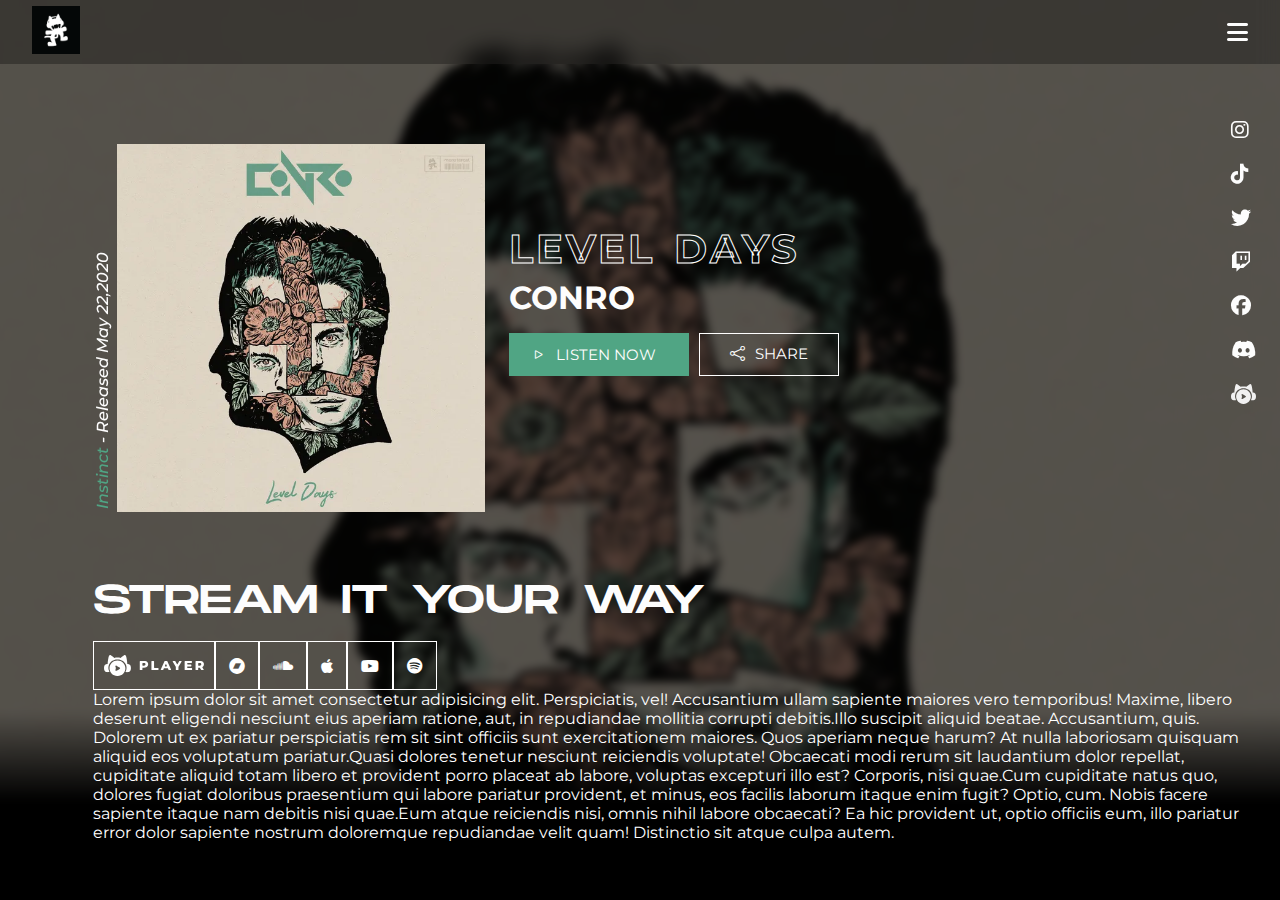
==== index.html @ b5f34abb "new solution for the background image" ====
<!DOCTYPE html>
<html lang="en">

<head>
    <meta charset="UTF-8">
    <meta name="viewport" content="width=device-width, initial-scale=1.0">
    <link rel="stylesheet" href="style.css">
    <link rel="icon" href="img/monstercat-logo.webp">
    <link rel="stylesheet" href="https://cdnjs.cloudflare.com/ajax/libs/font-awesome/6.4.2/css/all.min.css" />
    <link rel="stylesheet" href="https://cdn.jsdelivr.net/npm/bootstrap-icons@1.10.5/font/bootstrap-icons.css">
    <title>Monstercat</title>
</head>

<body>


    <aside>
        <div class="top-head">
            <img src="img/monstercat-logo with text.svg">
            <i class="fa-solid fa-x close-aside" style="color: #ffffff;"></i>

        </div>
        <div class="aside-list">
            <ul>
                <li>MUSIC <i class="fa-solid fa-greater-than" style="color: #ffffff;"></i></li>
                <li>ARTISTS <i class="fa-solid fa-greater-than" style="color: #ffffff;"></i></li>
                <li>ABOUT <i class="fa-solid fa-greater-than" style="color: #ffffff;"></i></li>
                <li>NEWS <i class="fa-solid fa-greater-than" style="color: #ffffff;"></i></li>
                <li>EVENTS <i class="fa-solid fa-greater-than" style="color: #ffffff;"></i></li>
                <li>PROGRAMMING <i class="fa-solid fa-greater-than" style="color: #ffffff;"></i></li>
                <li>GOLD</li>
                <li>PARTNERS</li>
                <li>PRESS</li>
                <li>PLAYER</li>
                <li>SHOP</li>
                <li>LOST CIVILIZATION</li>
            </ul>
        </div>
        <div class="aside-social">
            <i class="fa-brands fa-instagram"></i>
            <i class="fa-brands fa-tiktok"></i>
            <i class="fa-brands fa-twitter"></i>
            <i class="fa-brands fa-twitch"></i>
            <i class="fa-brands fa-facebook"></i>
            <i class="fa-brands fa-discord"></i>
            <img src="img/monstercat-top-bar.svg">
        </div>

        <div class="sign-up">
            <h3>SIGN IN</h3>
            <h3>OR SIGN UP</h3>
        </div>

    </aside>



    <div class="background-page">
        <div class="background-poster">

        </div>
        <div class="fade"></div>
    </div>





    <div class="header">

        <div class="logo">
            <img src="img/monstercat-logo.webp" width="48px" height="48px">
        </div>

        <div class="social-media">
            <i class="fa-brands fa-instagram"></i>
            <i class="fa-brands fa-tiktok"></i>
            <i class="fa-brands fa-twitter"></i>
            <i class="fa-brands fa-twitch"></i>
            <i class="fa-brands fa-facebook"></i>
            <img src="img/monstercat-top-bar.svg">
        </div>


        <div class="hamburger-menu">
            <button><i class="fa-solid fa-bars"></i></button>
        </div>

    </div>


    <div class="side-social">
        <i class="fa-brands fa-instagram"></i>
        <i class="fa-brands fa-tiktok"></i>
        <i class="fa-brands fa-twitter"></i>
        <i class="fa-brands fa-twitch"></i>
        <i class="fa-brands fa-facebook"></i>
        <i class="fa-brands fa-discord"></i>
        <img src="img/monstercat-top-bar.svg">
    </div>



    <div class="general-container">

        <div class="top-section">

            <div class="img-section">
                <img src="img/album-600.webp">
                <h5><span>Instinct</span> &#45; Released May 22,2020</h5>
            </div>


            <div class="track-details">

                <h1>LEVEL DAYS</h1>
                <h3>CONRO</h3>
                <div class="listen-share">
                    <button class="listen"><i class="bi bi-play"></i> LISTEN NOW</button>
                    <button class="share"><i class="bi bi-share"></i> SHARE</button>
                </div>

            </div>
        </div>


        <div class="mid-section">
            <div class="stream-board">
                <h1>STREAM IT YOUR WAY</h1>
                <div class="player">
                    <div><img src="img/mostercat-player-text.svg" alt=""></div>
                    <div><i class="fa-brands fa-bandcamp"></i></div>
                    <div><i class="fa-brands fa-soundcloud"></i></div>
                    <div><i class="fa-brands fa-apple"></i></div>
                    <div><i class="fa-brands fa-youtube"></i></div>
                    <div><i class="fa-brands fa-spotify"></i></div>
                </div>
            </div>
        </div>



        <div>
            <p><span>Lorem ipsum dolor sit amet consectetur adipisicing elit. Perspiciatis, vel! Accusantium ullam
                    sapiente maiores vero temporibus! Maxime, libero deserunt eligendi nesciunt eius aperiam
                    ratione, aut, in repudiandae mollitia corrupti debitis.</span><span>Illo suscipit aliquid
                    beatae. Accusantium, quis. Dolorem ut ex pariatur perspiciatis rem sit sint officiis sunt
                    exercitationem maiores. Quos aperiam neque harum? At nulla laboriosam quisquam aliquid eos
                    voluptatum pariatur.</span><span>Quasi dolores tenetur nesciunt reiciendis voluptate! Obcaecati
                    modi rerum sit laudantium dolor repellat, cupiditate aliquid totam libero et provident porro
                    placeat ab labore, voluptas excepturi illo est? Corporis, nisi quae.</span><span>Cum cupiditate
                    natus quo, dolores fugiat doloribus praesentium qui labore pariatur provident, et minus, eos
                    facilis laborum itaque enim fugit? Optio, cum. Nobis facere sapiente itaque nam debitis nisi
                    quae.</span><span>Eum atque reiciendis nisi, omnis nihil labore obcaecati? Ea hic provident ut,
                    optio officiis eum, illo pariatur error dolor sapiente nostrum doloremque repudiandae velit
                    quam! Distinctio sit atque culpa autem.</span></p>
        </div>

    </div>


    </div>








    <script src="main.js"></script>
</body>

</html>
---- style.css ----
@import url("https://fonts.googleapis.com/css2?family=Montserrat:wght@500&display=swap");

@font-face {
  font-family: myFont;
  src: url(font/MonumentExtended-Regular.otf);
}
:root {
  --WHITE: #fdfdfd;
  --BLUE-ACCENT: #1e90ff;
  --BLACK-ACCENT: #383838;
  --BLACK: #000000;
  --FONT: "Montserrat", sans-serif;
  --MYF-FONT: myFont;
}
* {
  margin: 0;
  padding: 0;
  box-sizing: border-box;
  font-family: var(--FONT);
  /* outline: 1px solid red; */
}

body {
  color: var(--WHITE);
  display: flex;
  flex-direction: column;
  /* align-items: center; */
  background: var(--BLACK);
  width: 100%;
}

::-webkit-scrollbar {
  width: 9px;
}

::-webkit-scrollbar-track {
  background-color: var(--BLACK);
}

::-webkit-scrollbar-thumb {
  background-color: var(--WHITE);
}

aside {
  width: 0%;
  max-width: 423px;
  height: 100%;
  background-color: var(--BLACK);
  position: fixed;
  top: 0;
  right: 0;
  z-index: 2;
  transition: width 0.5s ease-in-out;
}
.display-side-bar {
  width: 100%;
}
aside .top-head {
  display: flex;
  align-items: center;
  justify-content: space-between;
  margin: 10px 15px 20px 10px;
}
aside .top-head img {
  width: 200px;
  height: auto;
}
aside .top-head i {
  font-size: 20px;
}
aside .aside-list {
  max-height: 60%;
  margin-left: 15px;
  overflow: auto;
}
aside .aside-list ul {
  list-style-type: none;
}
aside .aside-list ul li {
  display: flex;
  align-items: center;
  column-gap: 15px;
  padding: 10px 0;
  font-size: 17px;
  font-weight: 700;
}
aside .aside-list ul li i {
  font-size: 10px;
}
aside .aside-social {
  margin-left: 15px;
  display: flex;
  align-items: center;
  column-gap: 15px;
  font-size: 20px;
  padding: 1.5em 0 1.5em 0;
}
aside .sign-up {
  display: flex;
  column-gap: 10px;
  margin-left: 15px;
}
aside .sign-up h3 {
  font-weight: 400;
}
aside .sign-up h3:first-child {
  border: 1px solid white;
  padding: 1px 5px;
}
.background-poster {
  width: 100%;
  height: 100vh;
  z-index: -1;
  position: absolute;
  top: 0;
  left: 0;
  overflow: hidden;
  background-image: linear-gradient(to top, black 10%, transparent 20%);
}
.background-page {
  background-image: url(img/album-1024.webp);
  width: 102%;
  height: 100vh;
  position: absolute;
  top: -1%;
  left: -1%;
  background-position: center;
  background-size: cover;
  filter: blur(5px) brightness(38%);
}

.general-container {
  display: flex;
  flex-direction: column;
  position: relative;
  width: 95%;
  align-self: center;
  /* outline: 1px solid red; */
}
p {
  color: white;
}
.test p {
  background-color: black;
  color: goldenrod;
}

.header {
  background: linear-gradient(135deg, rgba(0, 0, 0, 0.3), rgba(0, 0, 0, 0.3));
  backdrop-filter: blur(10px);
  -webkit-backdrop-filter: blur(10px);
  display: flex;
  align-items: center;
  justify-content: space-between;
  position: sticky;
  top: 0;
  height: 60px;
  z-index: 1;
  width: 100%;
  padding: 2rem 0;
}
.logo {
  margin-left: 2rem;
}
.social-media {
  display: none;
  column-gap: 25px;
}
.social-media i {
  color: var(--WHITE);
  font-size: 20px;
}
.hamburger-menu {
  margin-right: 2rem;
}
.hamburger-menu button {
  background: transparent;
  border: none;
}
.hamburger-menu i {
  color: var(--WHITE);
  font-size: 24px;
}

.top-section {
  width: 100%;
}
.img-section {
  display: flex;
  flex-direction: column;
  display: flex;
  flex-flow: column nowrap;
  padding-top: 3rem;
}
.img-section img {
  width: 100%;
  align-self: center;
  max-width: 500px;
  height: auto;
}
.track-details {
  display: flex;
  flex-direction: column;
  padding: 1rem 0;
  word-spacing: 5px;
  width: 75%;
}
.img-section h5 {
  padding: 2rem 0 5px 0;
  font-weight: 500;
  font-style: italic;
  font-size: 16px;
}
.img-section h5 span {
  color: #50a584;
}
.track-details h1 {
  margin: 0.5rem 0;
  font-size: 24px;
  letter-spacing: 3px;
}
.track-details h3 {
  margin-top: -3px;
}
.listen-share {
  display: flex;
  margin: 1rem 0;
  width: 100%;
  column-gap: 10px;
}
.listen-share button {
  display: flex;
  flex-wrap: nowrap;
  column-gap: 10px;
  font-size: 15px;
  color: var(--WHITE);
  flex-shrink: 0;
  flex-grow: 0;
  width: auto;
}
.listen-share .listen {
  background-color: #50a584;
  border: 2px solid #50a584;
  padding: 10px 20px 10px 20px;
  width: 180px;
}
.listen-share .share {
  background: transparent;
  border: 1px solid white;
  padding: 10px 30px 10px 30px;
}

.mid-section {
  width: 100%;
  margin-top: 3rem;
}
.stream-board h1 {
  font-size: 22px;
  font-weight: 400;
  word-spacing: 5px;
  font-family: var(--MYF-FONT);
  margin: 16.6px 0;
}
.player {
  display: flex;
}
.player i {
  color: white;
  /* font-size: 1.5em; */
}
.player div {
  border: 1px solid white;
  display: flex;
  justify-content: center;
  align-items: center;
}
.player div:not(:first-child) {
  padding: 5px 13px;
}
.player div:first-child {
  padding: 0.8rem 10px;
}

.side-social {
  display: flex;
  flex-direction: column;
  row-gap: 1.5rem;
  position: fixed;
  top: 120px;
  right: 24px;
  z-index: 1;
}
.side-social i {
  font-size: 20px;
}

/* ----------------------------


SOLVE THE MARGIN PROBLEM BY MAKE THE  MARGIN THE 
GENERAL CONTAINER NOT FOR INDIVIDUAL SECTIONS



---------------------------------------*/

/*-----------------------MEDIA QUERY------------------- */

@media screen and (max-width: 532px) {
  .img-section img {
    width: 95%;
    max-width: 500px;
    height: auto;
    /* align-self: center; */
  }
}

@media screen and (min-width: 532px) {
  /* .top-section {
    width: 85%;
  } */
  .img-section img {
    align-self: flex-start;
  }
  .general-container {
    width: 85%;
  }
  .social-media {
    display: flex;
  }
  .stream-board h1 {
    font-size: 30px;
  }
}

@media screen and (min-width: 768px) {
  /* .top-section {
    width: 90%;
    margin-left: 4.5vw;
  } */
  .general-container {
    width: 90%;
    margin-left: 4.5vw;
  }
  .img-section img {
    max-width: 712px;
  }

  .img-section {
    flex-flow: row;
  }
  .img-section h5 {
    writing-mode: vertical-rl;
    text-orientation: sideways;
    transform: rotate(180deg);
    margin-bottom: -29px;
    margin-right: 5px;
  }
  .img-section img {
    order: 2;
  }
  .track-details h1,
  h3 {
    font-size: 2rem;
  }
  .track-details h1 {
    -webkit-text-fill-color: transparent;
    -webkit-text-stroke-width: 1px;
    -webkit-text-stroke-color: white;
  }

  .stream-board h1 {
    font-size: 40px;
  }
}

@media screen and (min-width: 992px) {
  .top-section {
    display: flex;
    align-items: center;
    column-gap: 3rem;
    margin-top: 2rem;
    /* width: 75%; */
  }
  .img-section img {
    max-width: 408px;
  }
  .track-details {
    /* margin-right: -20rem; */
    /* width: 50%; */
  }
  .track-details h1 {
    font-size: 2.5rem;
  }
}

@media screen and (min-width: 1185px) {
  .header .social-media {
    display: none;
  }
}
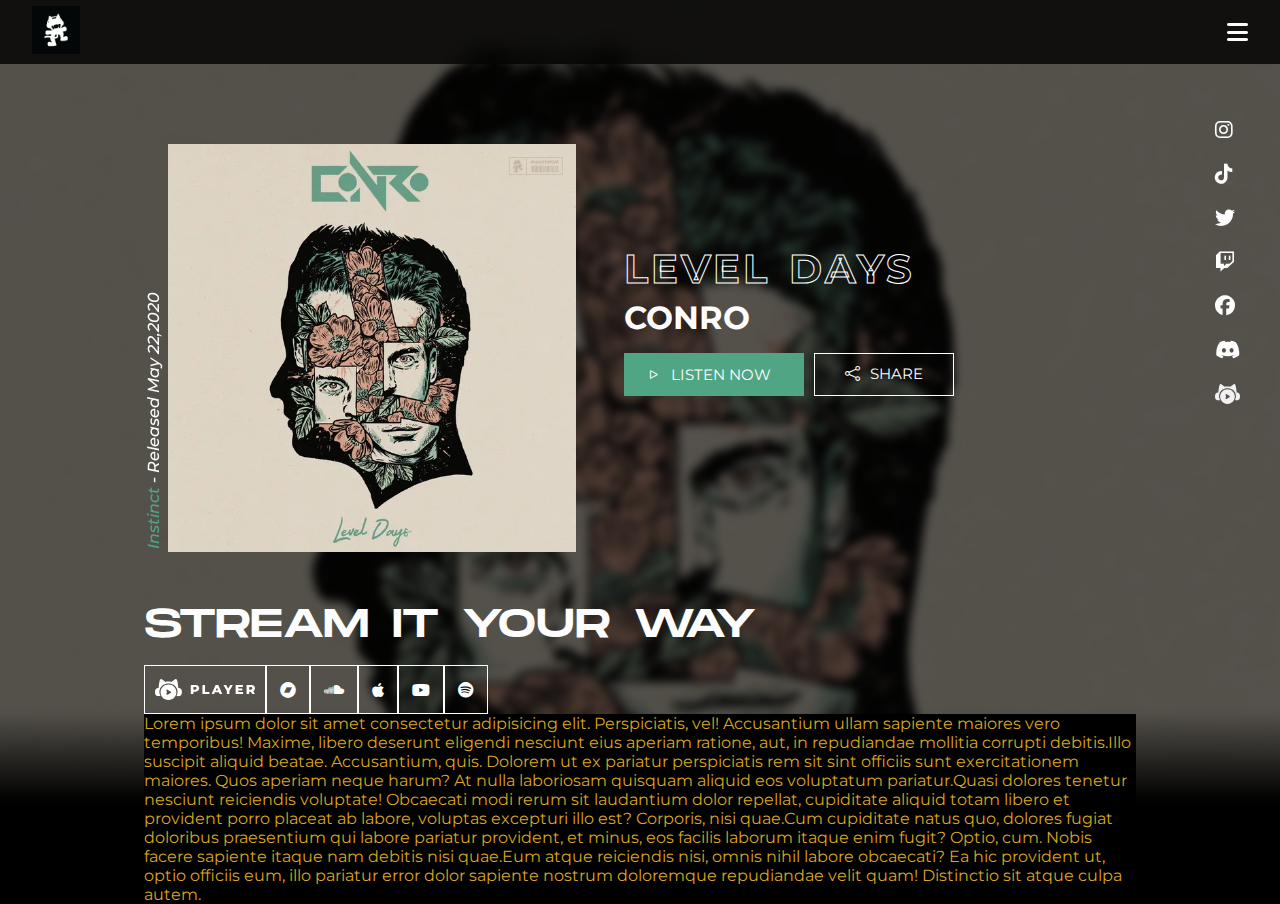
==== commit 2b463f62: "media query width of general container" ====
--- a/index.html
+++ b/index.html
@@ -140,7 +140,7 @@
 
 
 
-        <div>
+        <div class="test">
             <p><span>Lorem ipsum dolor sit amet consectetur adipisicing elit. Perspiciatis, vel! Accusantium ullam
                     sapiente maiores vero temporibus! Maxime, libero deserunt eligendi nesciunt eius aperiam
                     ratione, aut, in repudiandae mollitia corrupti debitis.</span><span>Illo suscipit aliquid
--- a/style.css
+++ b/style.css
@@ -140,14 +140,17 @@
 p {
   color: white;
 }
+.test {
+  display: block;
+}
 .test p {
   background-color: black;
   color: goldenrod;
 }
 
 .header {
-  background: linear-gradient(135deg, rgba(0, 0, 0, 0.3), rgba(0, 0, 0, 0.3));
-  backdrop-filter: blur(10px);
+  background-color: color-mix(in srgb, black, transparent 20%);
+  backdrop-filter: blur(9px);
   -webkit-backdrop-filter: blur(10px);
   display: flex;
   align-items: center;
@@ -203,7 +206,7 @@
   flex-direction: column;
   padding: 1rem 0;
   word-spacing: 5px;
-  width: 75%;
+  width: 50%;
 }
 .img-section h5 {
   padding: 2rem 0 5px 0;
@@ -252,7 +255,7 @@
 
 .mid-section {
   width: 100%;
-  margin-top: 3rem;
+  margin-top: 2rem;
 }
 .stream-board h1 {
   font-size: 22px;
@@ -282,12 +285,12 @@
 }
 
 .side-social {
-  display: flex;
+  display: none;
   flex-direction: column;
   row-gap: 1.5rem;
   position: fixed;
   top: 120px;
-  right: 24px;
+  right: 40px;
   z-index: 1;
 }
 .side-social i {
@@ -311,19 +314,15 @@
     width: 95%;
     max-width: 500px;
     height: auto;
-    /* align-self: center; */
   }
 }
 
 @media screen and (min-width: 532px) {
-  /* .top-section {
-    width: 85%;
-  } */
   .img-section img {
     align-self: flex-start;
   }
   .general-container {
-    width: 85%;
+    width: 512px;
   }
   .social-media {
     display: flex;
@@ -334,13 +333,9 @@
 }
 
 @media screen and (min-width: 768px) {
-  /* .top-section {
-    width: 90%;
-    margin-left: 4.5vw;
-  } */
   .general-container {
-    width: 90%;
-    margin-left: 4.5vw;
+    width: 768px;
+    /* margin-left: 4.5vw; */
   }
   .img-section img {
     max-width: 712px;
@@ -375,6 +370,11 @@
 }
 
 @media screen and (min-width: 992px) {
+  .general-container {
+    width: 992px;
+
+    /* margin-left: 4.5vw; */
+  }
   .top-section {
     display: flex;
     align-items: center;
@@ -398,4 +398,13 @@
   .header .social-media {
     display: none;
   }
-}
+  .side-social {
+    display: flex;
+  }
+}
+
+@media screen and (min-width: 1440px) {
+  .general-container {
+    width: 1200px;
+  }
+}
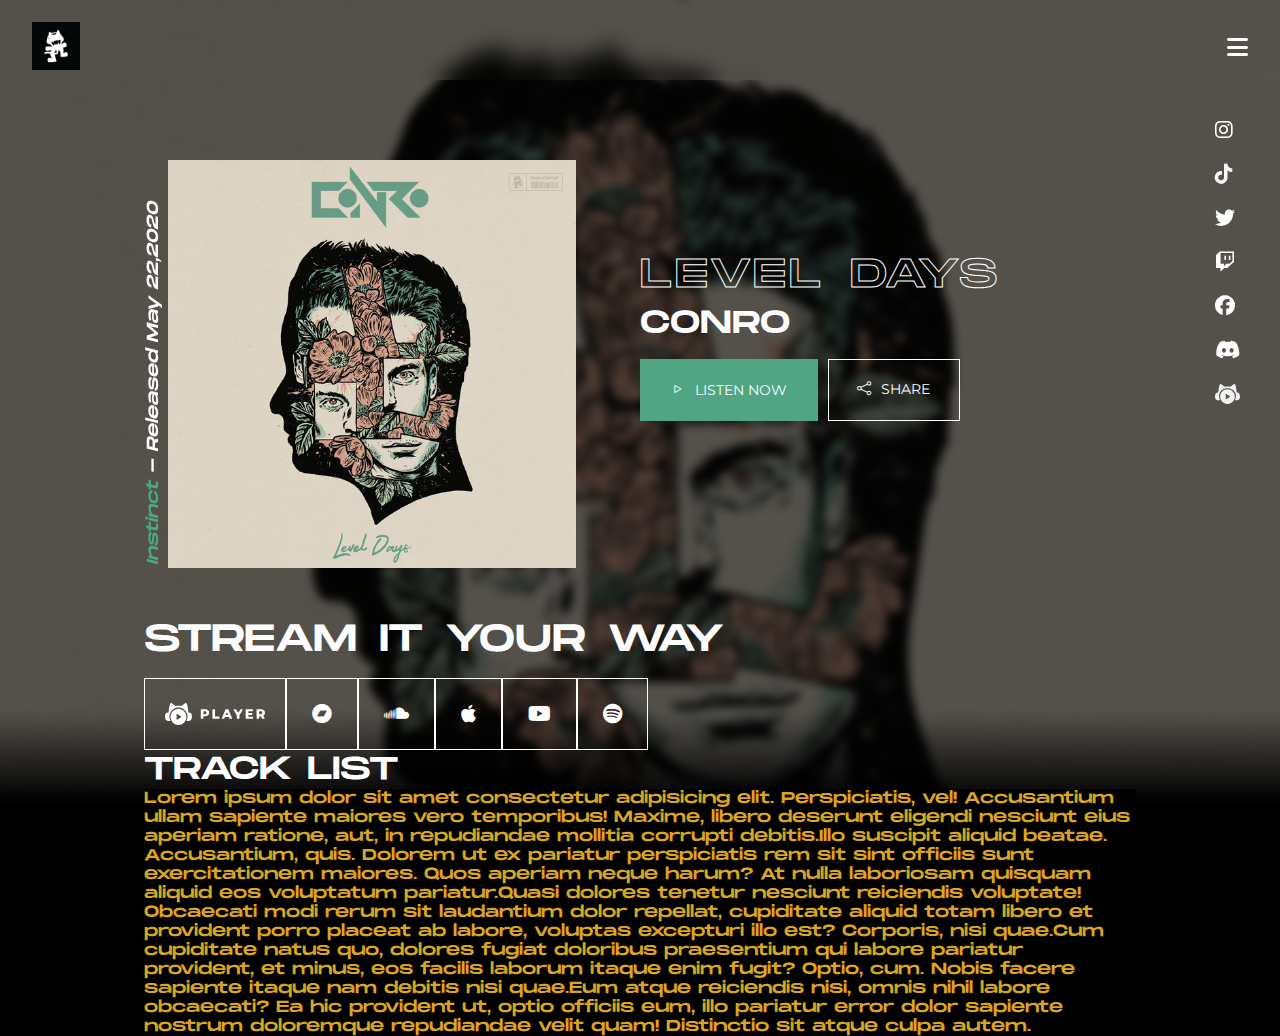
==== commit 3c289a18: "PROGRESS" ====
--- a/index.html
+++ b/index.html
@@ -140,6 +140,16 @@
 
 
 
+
+        <div class="track-container">
+            <h1>TRACK LIST</h1>
+            <!-- 
+                CREATE THE TABLE
+             -->
+        </div>
+
+
+
         <div class="test">
             <p><span>Lorem ipsum dolor sit amet consectetur adipisicing elit. Perspiciatis, vel! Accusantium ullam
                     sapiente maiores vero temporibus! Maxime, libero deserunt eligendi nesciunt eius aperiam
--- a/style.css
+++ b/style.css
@@ -16,7 +16,8 @@
   margin: 0;
   padding: 0;
   box-sizing: border-box;
-  font-family: var(--FONT);
+  font-family: var(--MYF-FONT);
+  font-weight: 400;
   /* outline: 1px solid red; */
 }
 
@@ -210,7 +211,7 @@
 }
 .img-section h5 {
   padding: 2rem 0 5px 0;
-  font-weight: 500;
+  font-weight: 00;
   font-style: italic;
   font-size: 16px;
 }
@@ -235,22 +236,18 @@
   display: flex;
   flex-wrap: nowrap;
   column-gap: 10px;
-  font-size: 15px;
+  font-size: 14px;
   color: var(--WHITE);
-  flex-shrink: 0;
-  flex-grow: 0;
-  width: auto;
+  padding: 20px 28.8px;
+  font-family: var(--FONT);
 }
 .listen-share .listen {
   background-color: #50a584;
   border: 2px solid #50a584;
-  padding: 10px 20px 10px 20px;
-  width: 180px;
 }
 .listen-share .share {
   background: transparent;
   border: 1px solid white;
-  padding: 10px 30px 10px 30px;
 }
 
 .mid-section {
@@ -332,6 +329,12 @@
   }
 }
 
+@media screen and (max-width: 768px) {
+  .track-details {
+    width: 100%;
+  }
+}
+
 @media screen and (min-width: 768px) {
   .general-container {
     width: 768px;
@@ -365,15 +368,21 @@
   }
 
   .stream-board h1 {
-    font-size: 40px;
+    font-size: 38px;
+  }
+
+  .player div:not(:first-child) {
+    padding: 23px 25px;
+    font-size: 20px;
+  }
+  .player div:first-child {
+    padding: 1.5rem 20px;
   }
 }
 
 @media screen and (min-width: 992px) {
   .general-container {
     width: 992px;
-
-    /* margin-left: 4.5vw; */
   }
   .top-section {
     display: flex;
@@ -385,21 +394,25 @@
   .img-section img {
     max-width: 408px;
   }
-  .track-details {
-    /* margin-right: -20rem; */
-    /* width: 50%; */
-  }
+
   .track-details h1 {
     font-size: 2.5rem;
   }
 }
 
 @media screen and (min-width: 1185px) {
+  .header {
+    background: transparent;
+    margin-top: 1rem;
+  }
   .header .social-media {
     display: none;
   }
   .side-social {
     display: flex;
+  }
+  .top-section {
+    justify-content: space-between;
   }
 }
 
@@ -407,4 +420,16 @@
   .general-container {
     width: 1200px;
   }
-}
+
+  .img-section img {
+    max-width: 480px;
+  }
+  .track-details h1 {
+    font-size: 50px;
+    /* font-family: var(--MYF-FONT); */
+  }
+  .track-details h3 {
+    font-size: 36px;
+    letter-spacing: 5px;
+  }
+}
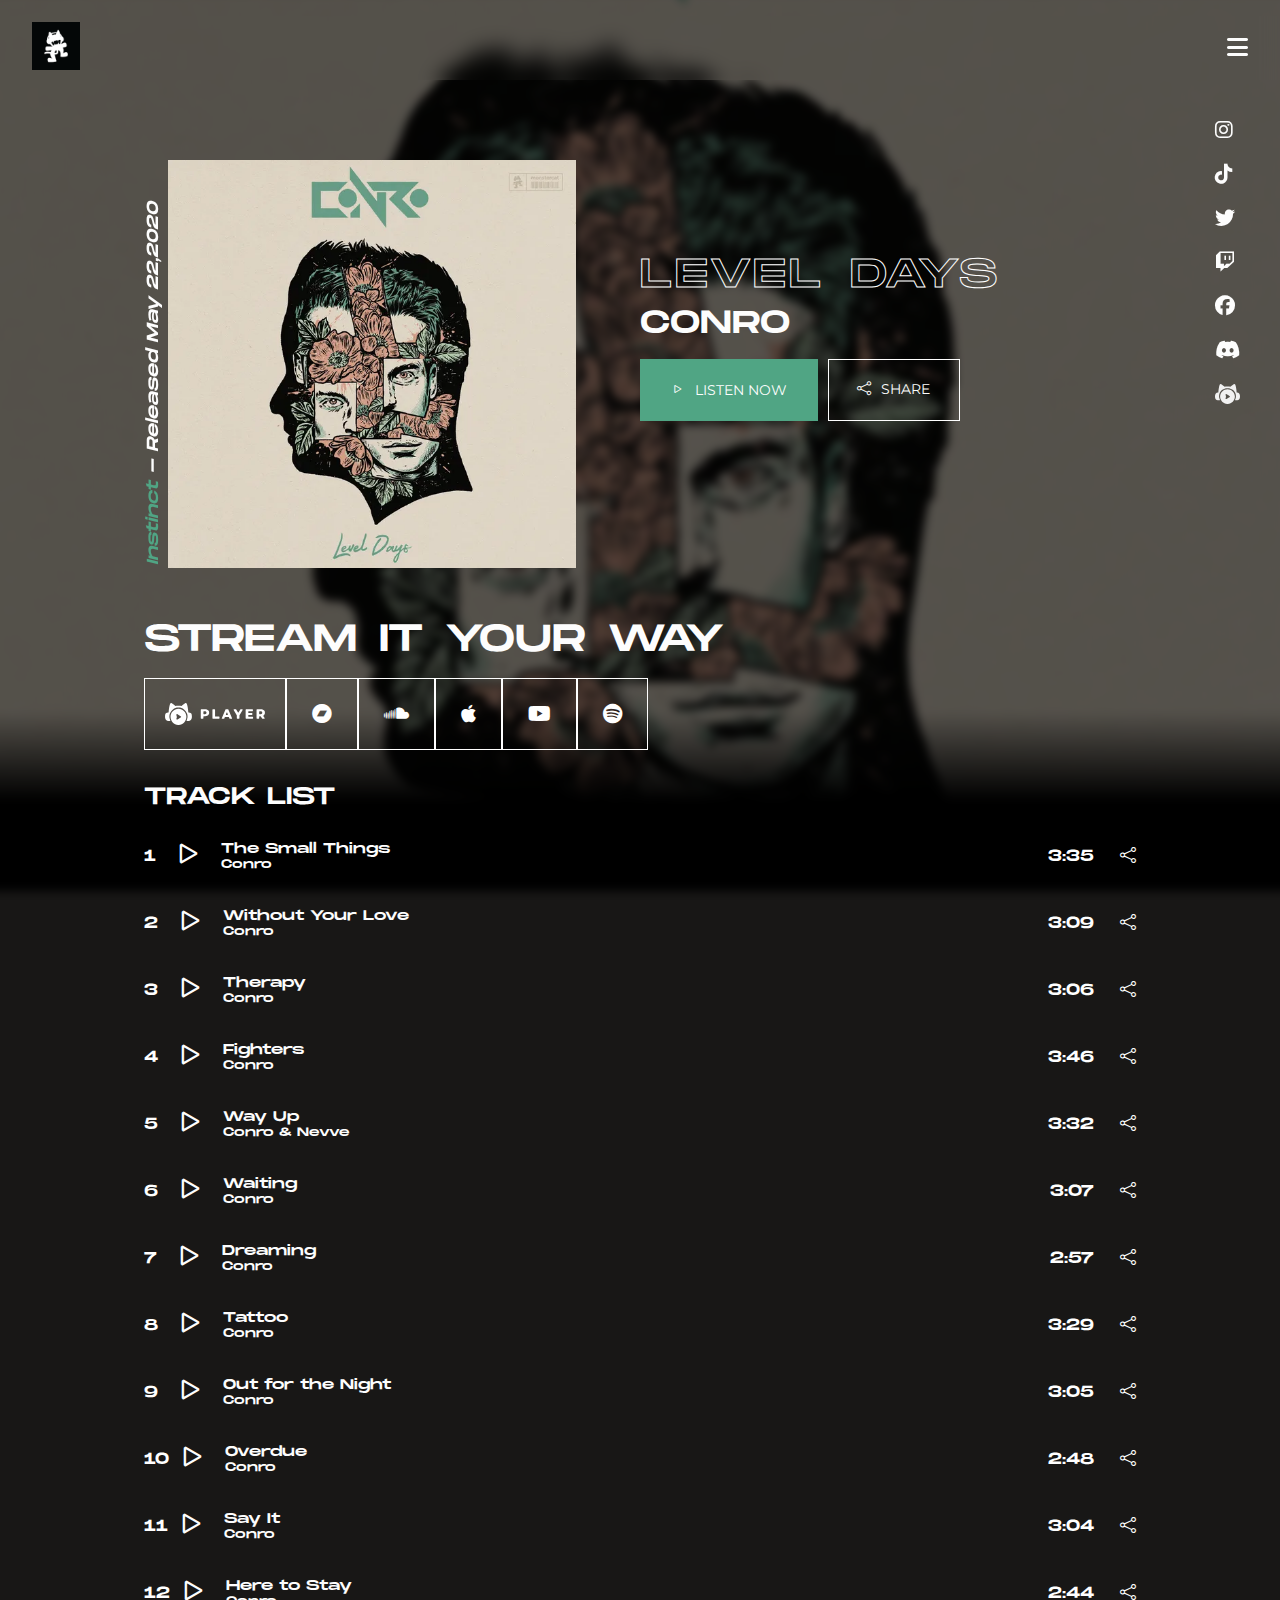
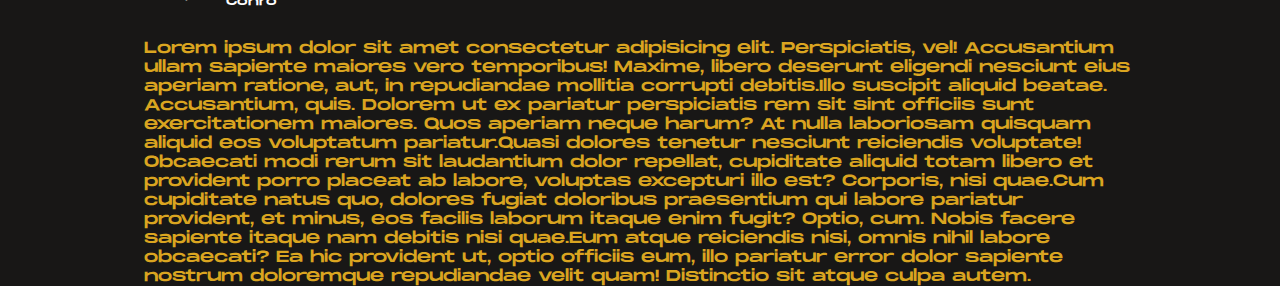
==== commit b11e75a3: "track player" ====
--- a/index.html
+++ b/index.html
@@ -143,9 +143,190 @@
 
         <div class="track-container">
             <h1>TRACK LIST</h1>
-            <!-- 
-                CREATE THE TABLE
-             -->
+            <ul class="track-list">
+                <li>
+                    <div class="track-left">
+                        <p> 1</p> <i class="bi bi-play"></i>
+                        <div class="track-name">
+                            <h3>The Small Things </h3>
+                            <h5>Conro </h5>
+                        </div>
+
+                    </div>
+                    <div class="track-right">
+                        <p> 3:35</p>
+                        <i class="bi bi-share"></i>
+                    </div>
+                </li>
+
+
+                <li>
+                    <div class="track-left">
+                        <p> 2</p> <i class="bi bi-play"></i>
+                        <div class="track-name">
+                            <h3> Without Your Love</h3>
+                            <h5>Conro </h5>
+                        </div>
+                    </div>
+                    <div class="track-right">
+                        <p>3:09 </p>
+                        <i class="bi bi-share"></i>
+                    </div>
+                </li>
+
+
+                <li>
+                    <div class="track-left">
+                        <p> 3 </p> <i class="bi bi-play"></i>
+                        <div class="track-name">
+                            <h3> Therapy</h3>
+                            <h5>Conro </h5>
+                        </div>
+                    </div>
+                    <div class="track-right">
+                        <p>3:06 </p>
+                        <i class="bi bi-share"></i>
+                    </div>
+                </li>
+
+
+                <li>
+                    <div class="track-left">
+                        <p> 4</p> <i class="bi bi-play"></i>
+                        <div class="track-name">
+                            <h3> Fighters</h3>
+                            <h5>Conro </h5>
+                        </div>
+                    </div>
+                    <div class="track-right">
+                        <p> 3:46</p>
+                        <i class="bi bi-share"></i>
+                    </div>
+                </li>
+
+
+                <li>
+                    <div class="track-left">
+                        <p> 5</p> <i class="bi bi-play"></i>
+                        <div class="track-name">
+                            <h3> Way Up</h3>
+                            <h5>Conro & Nevve</h5>
+                        </div>
+                    </div>
+                    <div class="track-right">
+                        <p> 3:32</p>
+                        <i class="bi bi-share"></i>
+                    </div>
+                </li>
+
+
+                <li>
+                    <div class="track-left">
+                        <p> 6 </p> <i class="bi bi-play"></i>
+                        <div class="track-name">
+                            <h3> Waiting</h3>
+                            <h5>Conro </h5>
+                        </div>
+                    </div>
+                    <div class="track-right">
+                        <p>3:07 </p>
+                        <i class="bi bi-share"></i>
+                    </div>
+                </li>
+
+
+                <li>
+                    <div class="track-left">
+                        <p> 7</p> <i class="bi bi-play"></i>
+                        <div class="track-name">
+                            <h3> Dreaming</h3>
+                            <h5>Conro </h5>
+                        </div>
+                    </div>
+                    <div class="track-right">
+                        <p> 2:57</p>
+                        <i class="bi bi-share"></i>
+                    </div>
+                </li>
+
+
+                <li>
+                    <div class="track-left">
+                        <p> 8</p> <i class="bi bi-play"></i>
+                        <div class="track-name">
+                            <h3>Tattoo </h3>
+                            <h5>Conro </h5>
+                        </div>
+                    </div>
+                    <div class="track-right">
+                        <p> 3:29</p>
+                        <i class="bi bi-share"></i>
+                    </div>
+                </li>
+
+
+                <li>
+                    <div class="track-left">
+                        <p> 9 </p> <i class="bi bi-play"></i>
+                        <div class="track-name">
+                            <h3> Out for the Night</h3>
+                            <h5>Conro </h5>
+                        </div>
+                    </div>
+                    <div class="track-right">
+                        <p> 3:05</p>
+                        <i class="bi bi-share"></i>
+                    </div>
+                </li>
+
+
+                <li>
+                    <div class="track-left ">
+                        <p> 10 </p> <i class="bi bi-play two-digits"></i>
+                        <div class="track-name ">
+                            <h3>Overdue</h3>
+                            <h5>Conro </h5>
+                        </div>
+                    </div>
+                    <div class="track-right">
+                        <p> 2:48</p>
+                        <i class="bi bi-share"></i>
+                    </div>
+                </li>
+
+
+                <li>
+                    <div class="track-left">
+                        <p> 11 </p> <i class="bi bi-play two-digits"></i>
+                        <div class="track-name ">
+                            <h3> Say It</h3>
+                            <h5>Conro </h5>
+                        </div>
+                    </div>
+                    <div class="track-right">
+                        <p>3:04 </p>
+                        <i class="bi bi-share"></i>
+                    </div>
+                </li>
+
+
+                <li>
+                    <div class="track-left">
+                        <p> 12 </p> <i class="bi bi-play two-digits"></i>
+                        <div class="track-name ">
+                            <h3> Here to Stay</h3>
+                            <h5>Conro </h5>
+                        </div>
+                    </div>
+                    <div class="track-right">
+                        <p> 2:44</p>
+                        <i class="bi bi-share"></i>
+                    </div>
+                </li>
+
+
+            </ul>
+
         </div>
 
 
--- a/style.css
+++ b/style.css
@@ -8,7 +8,7 @@
   --WHITE: #fdfdfd;
   --BLUE-ACCENT: #1e90ff;
   --BLACK-ACCENT: #383838;
-  --BLACK: #000000;
+  --BLACK: #181716;
   --FONT: "Montserrat", sans-serif;
   --MYF-FONT: myFont;
 }
@@ -145,7 +145,6 @@
   display: block;
 }
 .test p {
-  background-color: black;
   color: goldenrod;
 }
 
@@ -293,6 +292,48 @@
 .side-social i {
   font-size: 20px;
 }
+.track-container {
+  margin-top: 2rem;
+}
+.track-container h1 {
+  font-size: 24px;
+  margin-bottom: 1.5rem;
+}
+.track-list {
+  list-style-type: none;
+  margin-top: 1rem;
+}
+.track-list li {
+  display: flex;
+  align-items: center;
+  justify-content: space-between;
+  margin-bottom: 1.5rem;
+}
+.track-list li .track-left,
+.track-right {
+  display: flex;
+  flex-wrap: nowrap;
+  align-items: center;
+}
+.track-list li .track-left {
+  column-gap: 15px;
+}
+.track-left i {
+  font-size: 35px;
+}
+.track-list li .track-right {
+  column-gap: 2vw;
+}
+.two-digits {
+  margin-left: -9px;
+}
+.track-list li .track-left .track-name h3 {
+  font-size: 14px;
+}
+.track-list li .track-left .track-name h5 {
+  font-size: 12px;
+  font-weight: 100;
+}
 
 /* ----------------------------
 
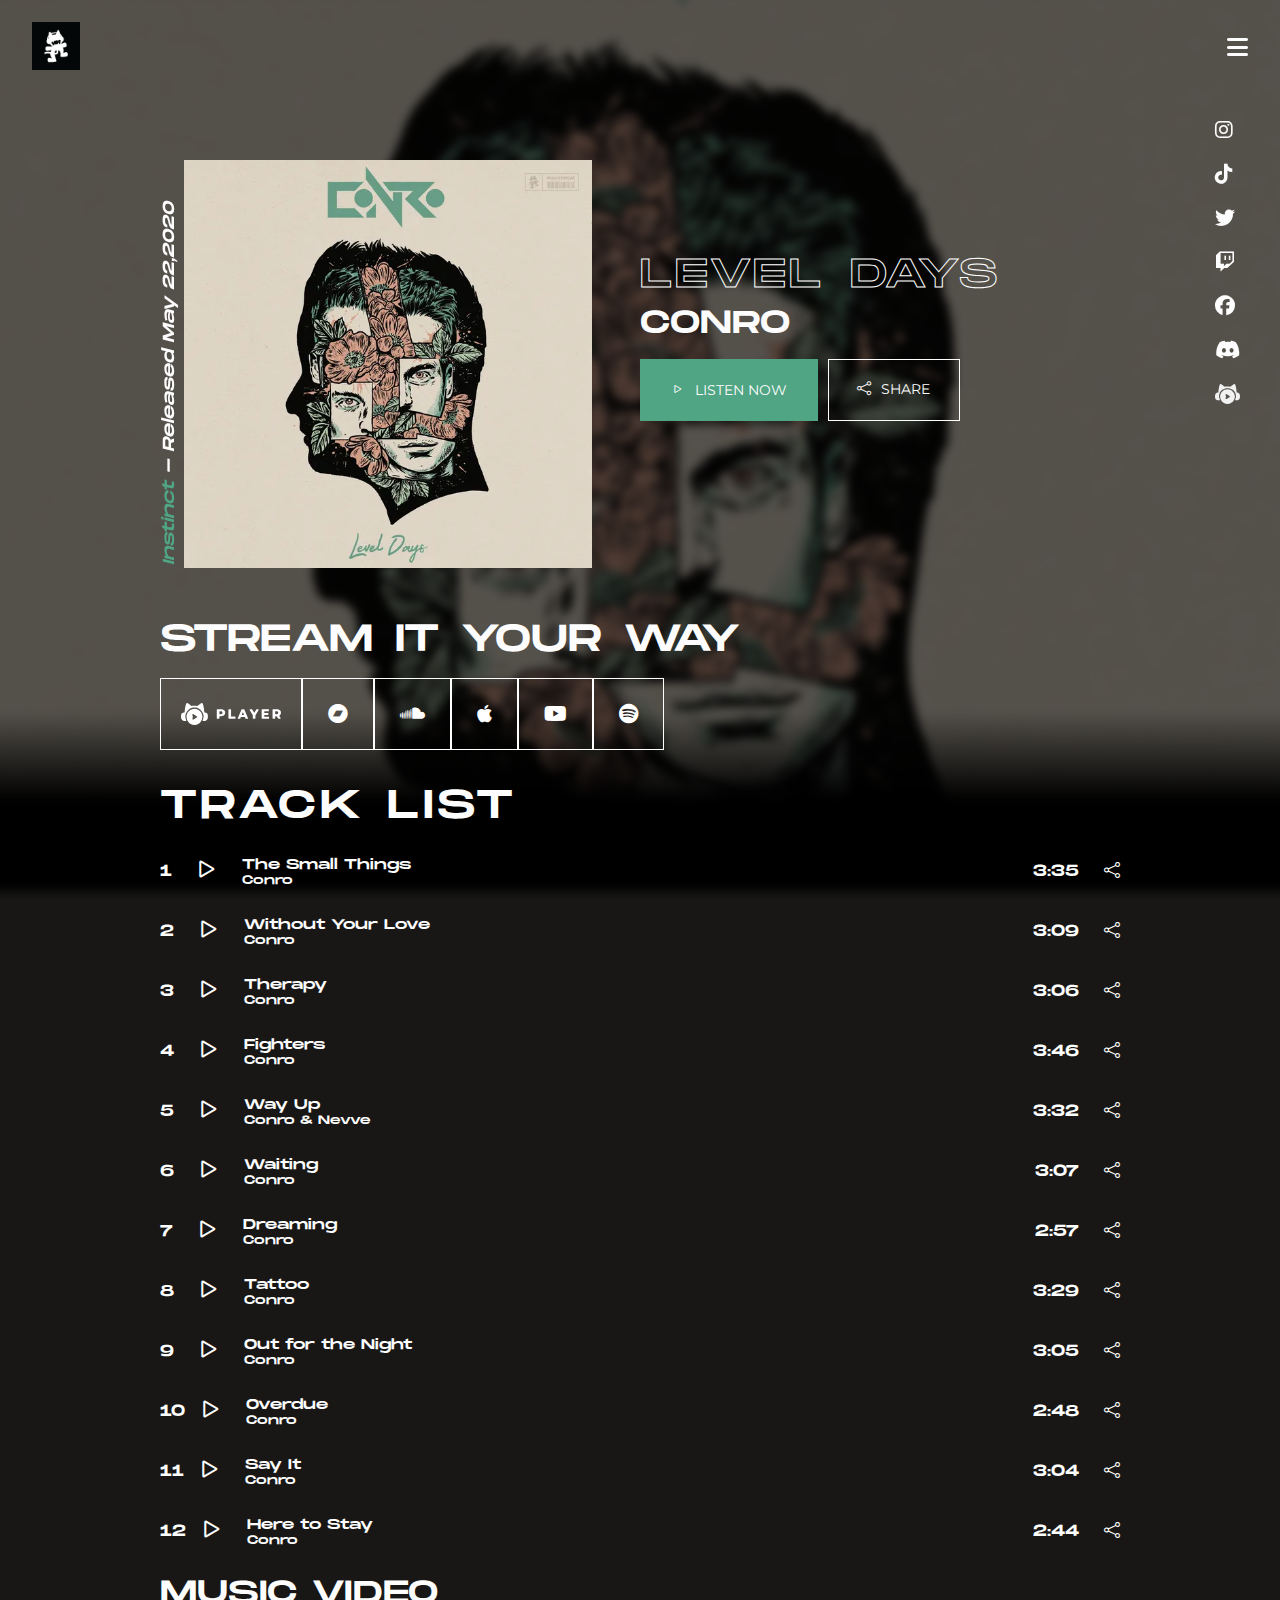
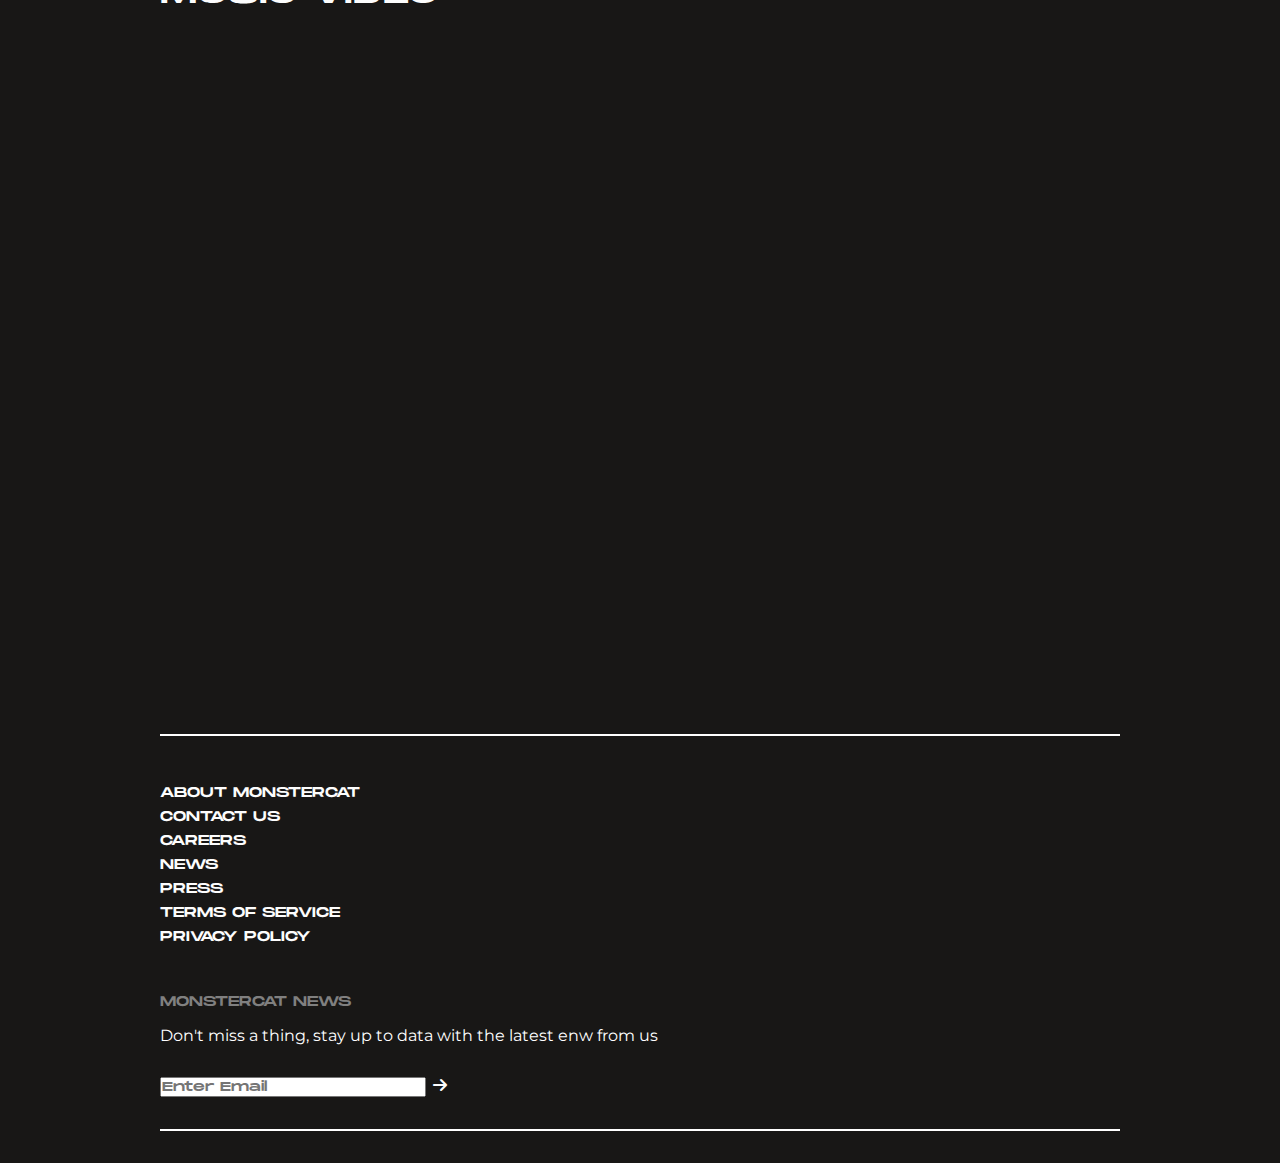
==== commit ed139271: "progress" ====
--- a/index.html
+++ b/index.html
@@ -330,27 +330,51 @@
         </div>
 
 
-
-        <div class="test">
-            <p><span>Lorem ipsum dolor sit amet consectetur adipisicing elit. Perspiciatis, vel! Accusantium ullam
-                    sapiente maiores vero temporibus! Maxime, libero deserunt eligendi nesciunt eius aperiam
-                    ratione, aut, in repudiandae mollitia corrupti debitis.</span><span>Illo suscipit aliquid
-                    beatae. Accusantium, quis. Dolorem ut ex pariatur perspiciatis rem sit sint officiis sunt
-                    exercitationem maiores. Quos aperiam neque harum? At nulla laboriosam quisquam aliquid eos
-                    voluptatum pariatur.</span><span>Quasi dolores tenetur nesciunt reiciendis voluptate! Obcaecati
-                    modi rerum sit laudantium dolor repellat, cupiditate aliquid totam libero et provident porro
-                    placeat ab labore, voluptas excepturi illo est? Corporis, nisi quae.</span><span>Cum cupiditate
-                    natus quo, dolores fugiat doloribus praesentium qui labore pariatur provident, et minus, eos
-                    facilis laborum itaque enim fugit? Optio, cum. Nobis facere sapiente itaque nam debitis nisi
-                    quae.</span><span>Eum atque reiciendis nisi, omnis nihil labore obcaecati? Ea hic provident ut,
-                    optio officiis eum, illo pariatur error dolor sapiente nostrum doloremque repudiandae velit
-                    quam! Distinctio sit atque culpa autem.</span></p>
-        </div>
+        <div class="youtube-vid">
+            <h1>MUSIC VIDEO</h1>
+
+            <iframe src="https://www.youtube.com/embed/7nObtWENgxA" title="Conro - Therapy [Monstercat Lyric Video]"
+                frameborder="0"
+                allow="accelerometer; autoplay; clipboard-write; encrypted-media; gyroscope; picture-in-picture; web-share"
+                allowfullscreen></iframe>
+        </div>
+
+
+
+        <div class="footer">
+            <div class="upper-footer">
+                <ul class="about">
+                    <li>ABOUT MONSTERCAT</li>
+                    <li>CONTACT US</li>
+                    <li>CAREERS</li>
+                    <li>NEWS</li>
+                    <li>PRESS</li>
+                </ul>
+
+                <ul class="terms">
+                    <li>TERMS OF SERVICE</li>
+                    <li>PRIVACY POLICY</li>
+                </ul>
+
+                <div class="news">
+                    <h2>MONSTERCAT NEWS</h2>
+                    <p>Don't miss a thing, stay up to data with the
+                        latest enw from us
+                    </p>
+                    <div class="email-field">
+                        <input type="text" placeholder="Enter Email">
+                        <i class="fa-solid fa-arrow-right"></i>
+
+                    </div>
+                </div>
+            </div>
+        </div>
+
 
     </div>
 
 
-    </div>
+
 
 
 
--- a/style.css
+++ b/style.css
@@ -134,7 +134,7 @@
   display: flex;
   flex-direction: column;
   position: relative;
-  width: 95%;
+  width: 90%;
   align-self: center;
   /* outline: 1px solid red; */
 }
@@ -191,13 +191,11 @@
 .img-section {
   display: flex;
   flex-direction: column;
-  display: flex;
   flex-flow: column nowrap;
   padding-top: 3rem;
 }
 .img-section img {
   width: 100%;
-  align-self: center;
   max-width: 500px;
   height: auto;
 }
@@ -319,7 +317,7 @@
   column-gap: 15px;
 }
 .track-left i {
-  font-size: 35px;
+  font-size: 30px;
 }
 .track-list li .track-right {
   column-gap: 2vw;
@@ -335,6 +333,51 @@
   font-weight: 100;
 }
 
+.youtube-vid h2 {
+  margin: 2rem 0 1rem 0;
+}
+.youtube-vid iframe {
+  margin-top: 2rem;
+  width: 100%;
+  aspect-ratio: 16/9;
+}
+
+.footer {
+  margin-top: 9rem;
+  margin-bottom: 2rem;
+}
+.upper-footer {
+  border-top: 2px solid white;
+  border-bottom: 2px solid white;
+  list-style-type: none;
+}
+.upper-footer ul {
+  list-style-type: none;
+}
+.upper-footer ul li {
+  font-size: 14px;
+  font-weight: 100;
+  margin-bottom: 7px;
+}
+.upper-footer .about {
+  margin-top: 3rem;
+}
+.upper-footer .terms {
+  margin-bottom: 3rem;
+}
+.upper-footer .news {
+  margin-bottom: 2rem;
+}
+.upper-footer .news h2 {
+  font-size: 14px;
+  color: gray;
+  margin-bottom: 1rem;
+}
+.upper-footer .news p {
+  font-family: var(--FONT);
+  margin-bottom: 2rem;
+}
+
 /* ----------------------------
 
 
@@ -347,9 +390,8 @@
 
 /*-----------------------MEDIA QUERY------------------- */
 
-@media screen and (max-width: 532px) {
+@media screen and (min-width: 360px) {
   .img-section img {
-    width: 95%;
     max-width: 500px;
     height: auto;
   }
@@ -368,6 +410,16 @@
   .stream-board h1 {
     font-size: 30px;
   }
+  .track-container h1 {
+    font-size: 30px;
+    letter-spacing: 4px;
+  }
+  .track-list li .track-left {
+    column-gap: 20px;
+  }
+  .track-list li .track-right {
+    column-gap: 25px;
+  }
 }
 
 @media screen and (max-width: 768px) {
@@ -378,7 +430,7 @@
 
 @media screen and (min-width: 768px) {
   .general-container {
-    width: 768px;
+    width: 736px;
     /* margin-left: 4.5vw; */
   }
   .img-section img {
@@ -419,11 +471,14 @@
   .player div:first-child {
     padding: 1.5rem 20px;
   }
+  .track-container h1 {
+    font-size: 40px;
+  }
 }
 
 @media screen and (min-width: 992px) {
   .general-container {
-    width: 992px;
+    width: 960px;
   }
   .top-section {
     display: flex;
@@ -444,6 +499,7 @@
 @media screen and (min-width: 1185px) {
   .header {
     background: transparent;
+    backdrop-filter: blur(0);
     margin-top: 1rem;
   }
   .header .social-media {
@@ -459,7 +515,7 @@
 
 @media screen and (min-width: 1440px) {
   .general-container {
-    width: 1200px;
+    width: 1168px;
   }
 
   .img-section img {
@@ -473,4 +529,7 @@
     font-size: 36px;
     letter-spacing: 5px;
   }
-}
+  .track-container h1 {
+    font-size: 50px;
+  }
+}
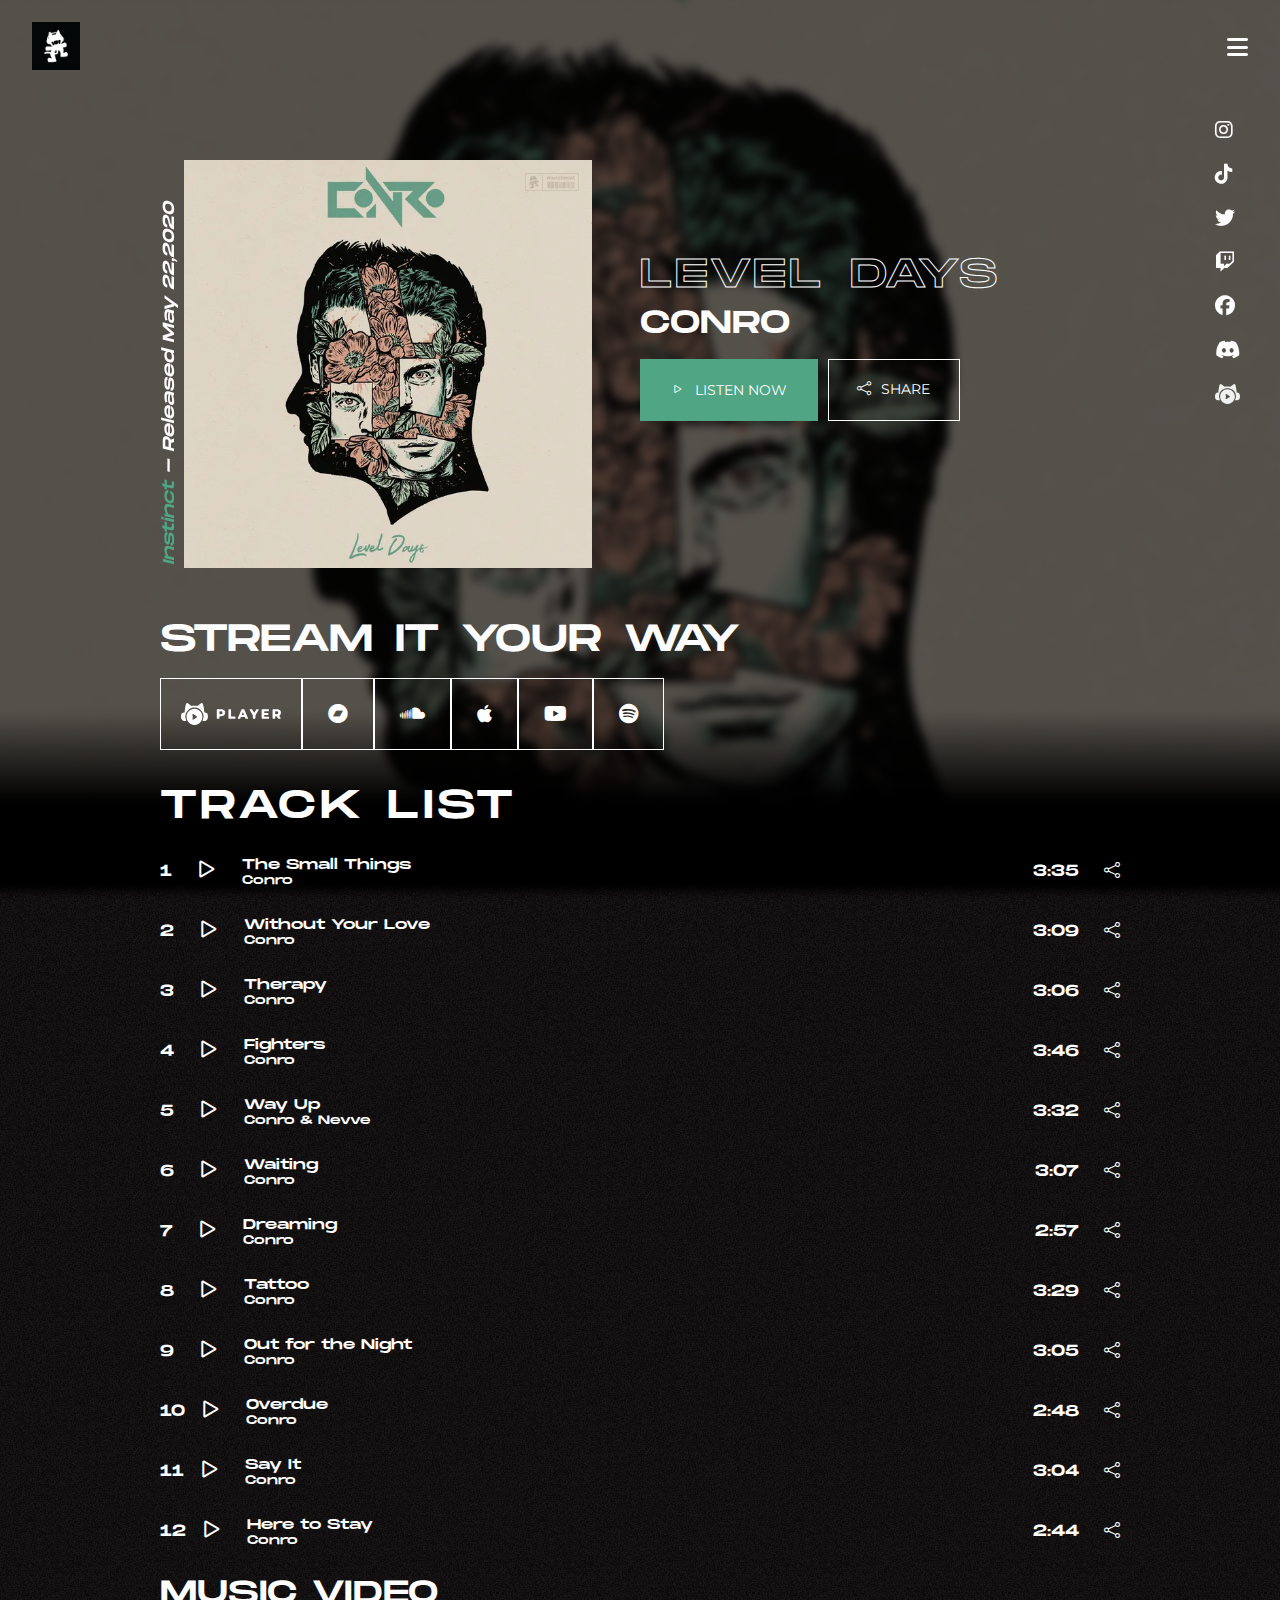
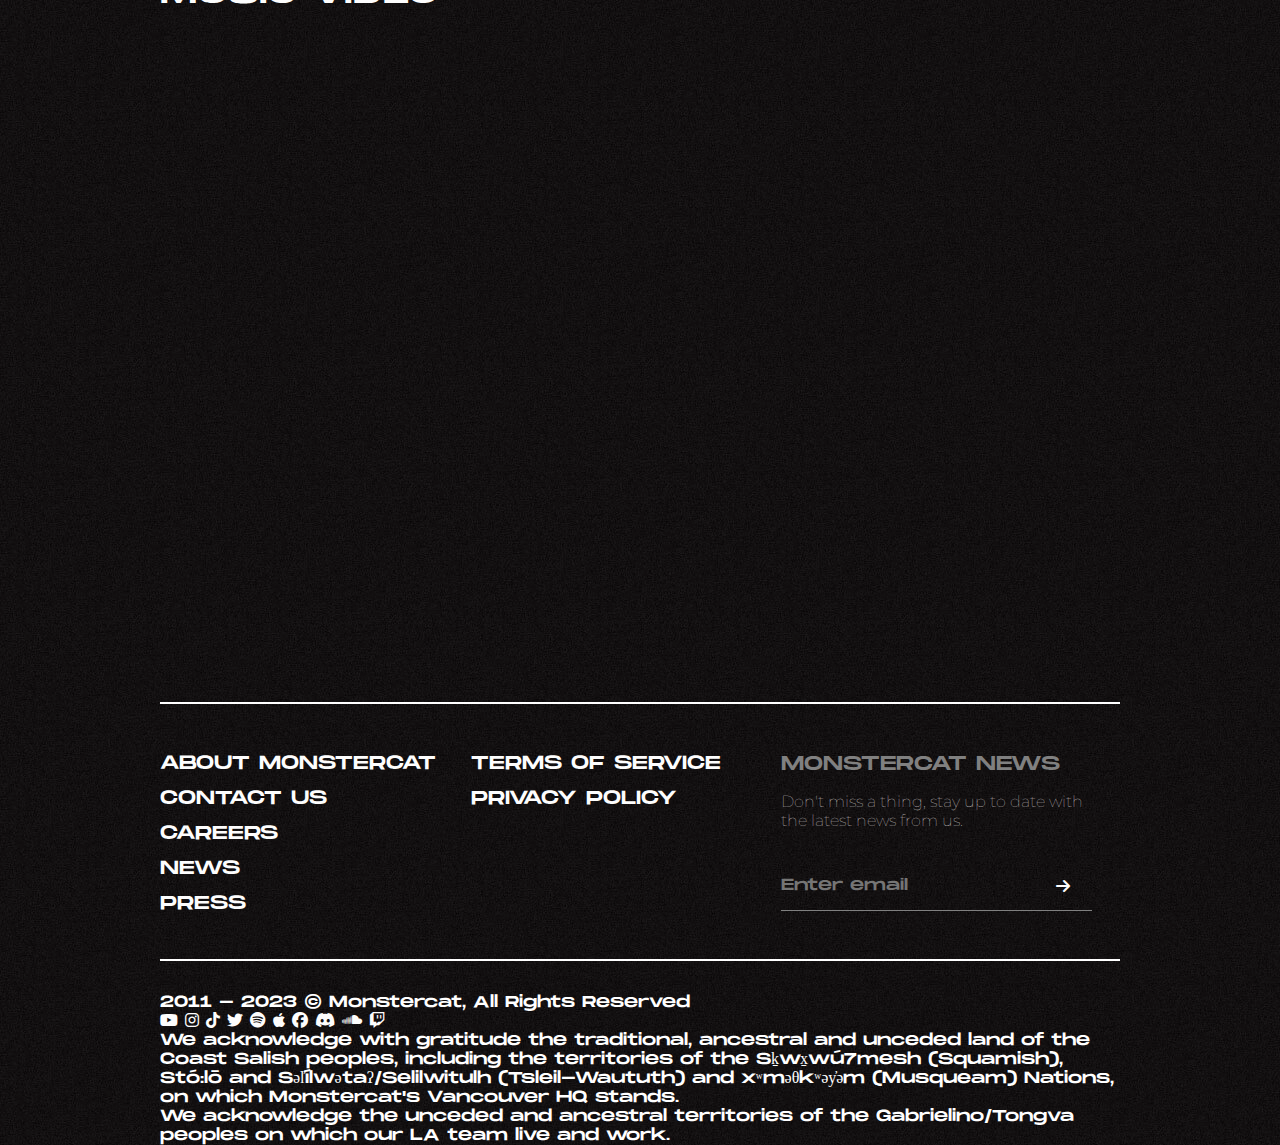
==== commit 61fa9fe1: "about section" ====
--- a/index.html
+++ b/index.html
@@ -358,15 +358,43 @@
 
                 <div class="news">
                     <h2>MONSTERCAT NEWS</h2>
-                    <p>Don't miss a thing, stay up to data with the
-                        latest enw from us
+                    <p>Don't miss a thing, stay up to date with the latest news from us.
                     </p>
                     <div class="email-field">
-                        <input type="text" placeholder="Enter Email">
+                        <input type="text" placeholder="Enter email">
                         <i class="fa-solid fa-arrow-right"></i>
 
                     </div>
                 </div>
+            </div>
+        </div>
+
+        <div class="lower-footer">
+            <div class="right-social">
+                <p>2011 - 2023 © Monstercat, All Rights Reserved</p>
+                <div class="social">
+                    <i class="fa-brands fa-youtube"></i>
+                    <i class="fa-brands fa-instagram"></i>
+                    <i class="fa-brands fa-tiktok"></i>
+                    <i class="fa-brands fa-twitter"></i>
+                    <i class="fa-brands fa-spotify"></i>
+                    <i class="fa-brands fa-apple"></i>
+                    <i class="fa-brands fa-facebook"></i>
+                    <i class="fa-brands fa-discord"></i>
+                    <i class="fa-brands fa-soundcloud"></i>
+                    <i class="fa-brands fa-twitch"></i>
+                </div>
+            </div>
+
+            <div class="acknowledge">
+                <p>We acknowledge with gratitude the traditional, ancestral and unceded land of the Coast Salish
+                    peoples, including the territories of the Sḵwx̱wú7mesh (Squamish), Stó:lō and
+                    Səl̓ílwətaʔ/Selilwitulh (Tsleil-Waututh) and xʷməθkʷəy̓əm (Musqueam) Nations, on which Monstercat's
+                    Vancouver HQ stands.</p>
+                <p>We acknowledge the unceded and ancestral territories of the Gabrielino/Tongva peoples on which our LA
+                    team live and work.
+
+                </p>
             </div>
         </div>
 
--- a/style.css
+++ b/style.css
@@ -27,6 +27,8 @@
   flex-direction: column;
   /* align-items: center; */
   background: var(--BLACK);
+  background-image: url(img/background-tile.webp);
+  /* background-size: cover; */
   width: 100%;
 }
 
@@ -343,13 +345,14 @@
 }
 
 .footer {
-  margin-top: 9rem;
+  margin-top: 7rem;
   margin-bottom: 2rem;
 }
 .upper-footer {
   border-top: 2px solid white;
   border-bottom: 2px solid white;
   list-style-type: none;
+  padding-top: 3rem;
 }
 .upper-footer ul {
   list-style-type: none;
@@ -357,10 +360,7 @@
 .upper-footer ul li {
   font-size: 14px;
   font-weight: 100;
-  margin-bottom: 7px;
-}
-.upper-footer .about {
-  margin-top: 3rem;
+  margin-bottom: 10px;
 }
 .upper-footer .terms {
   margin-bottom: 3rem;
@@ -376,6 +376,28 @@
 .upper-footer .news p {
   font-family: var(--FONT);
   margin-bottom: 2rem;
+  font-weight: 100;
+  color: rgb(213, 207, 207);
+}
+.email-field {
+  border-bottom: 0.5px solid gray;
+  padding: 1rem 0;
+  margin-bottom: 3rem;
+  display: flex;
+  /* justify-content: space-between; */
+}
+.email-field input {
+  background: transparent;
+  border: none;
+  outline: none;
+  width: 100%;
+}
+.email-field input::placeholder {
+  font-size: 1rem;
+  font-weight: 100;
+}
+.email-field i {
+  margin-right: 1.4rem;
 }
 
 /* ----------------------------
@@ -474,6 +496,19 @@
   .track-container h1 {
     font-size: 40px;
   }
+
+  .upper-footer {
+    display: grid;
+    grid-template-columns: repeat(3, 236px);
+  }
+  .upper-footer ul li {
+    font-size: 19px;
+    margin-bottom: 12px;
+  }
+
+  .upper-footer .news h2 {
+    font-size: 20px;
+  }
 }
 
 @media screen and (min-width: 992px) {
@@ -494,6 +529,15 @@
   .track-details h1 {
     font-size: 2.5rem;
   }
+  .upper-footer {
+    grid-template-columns: repeat(3, 310.66px);
+  }
+  .upper-footer .terms {
+    margin-bottom: 0;
+  }
+  .upper-footer .news {
+    margin-bottom: 0;
+  }
 }
 
 @media screen and (min-width: 1185px) {
@@ -532,4 +576,7 @@
   .track-container h1 {
     font-size: 50px;
   }
-}
+  .upper-footer {
+    grid-template-columns: repeat(3, 377.34px);
+  }
+}
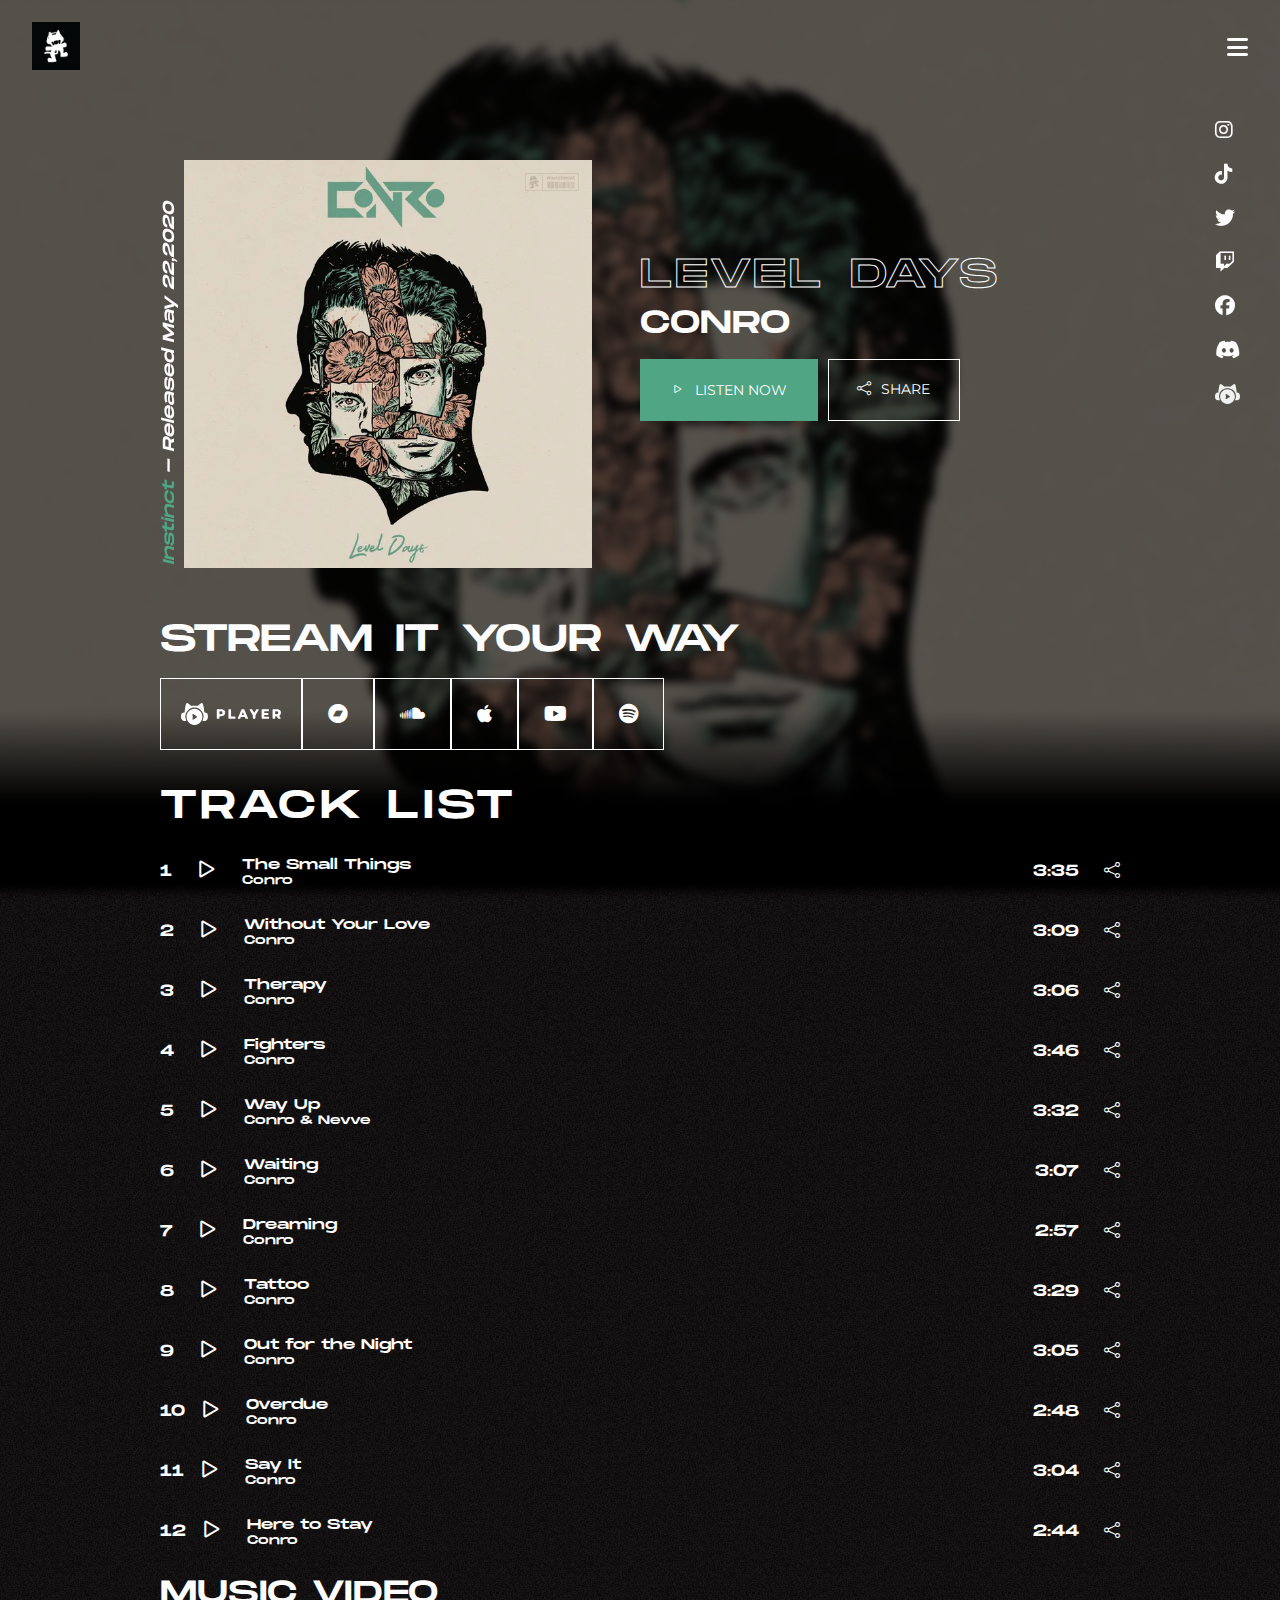
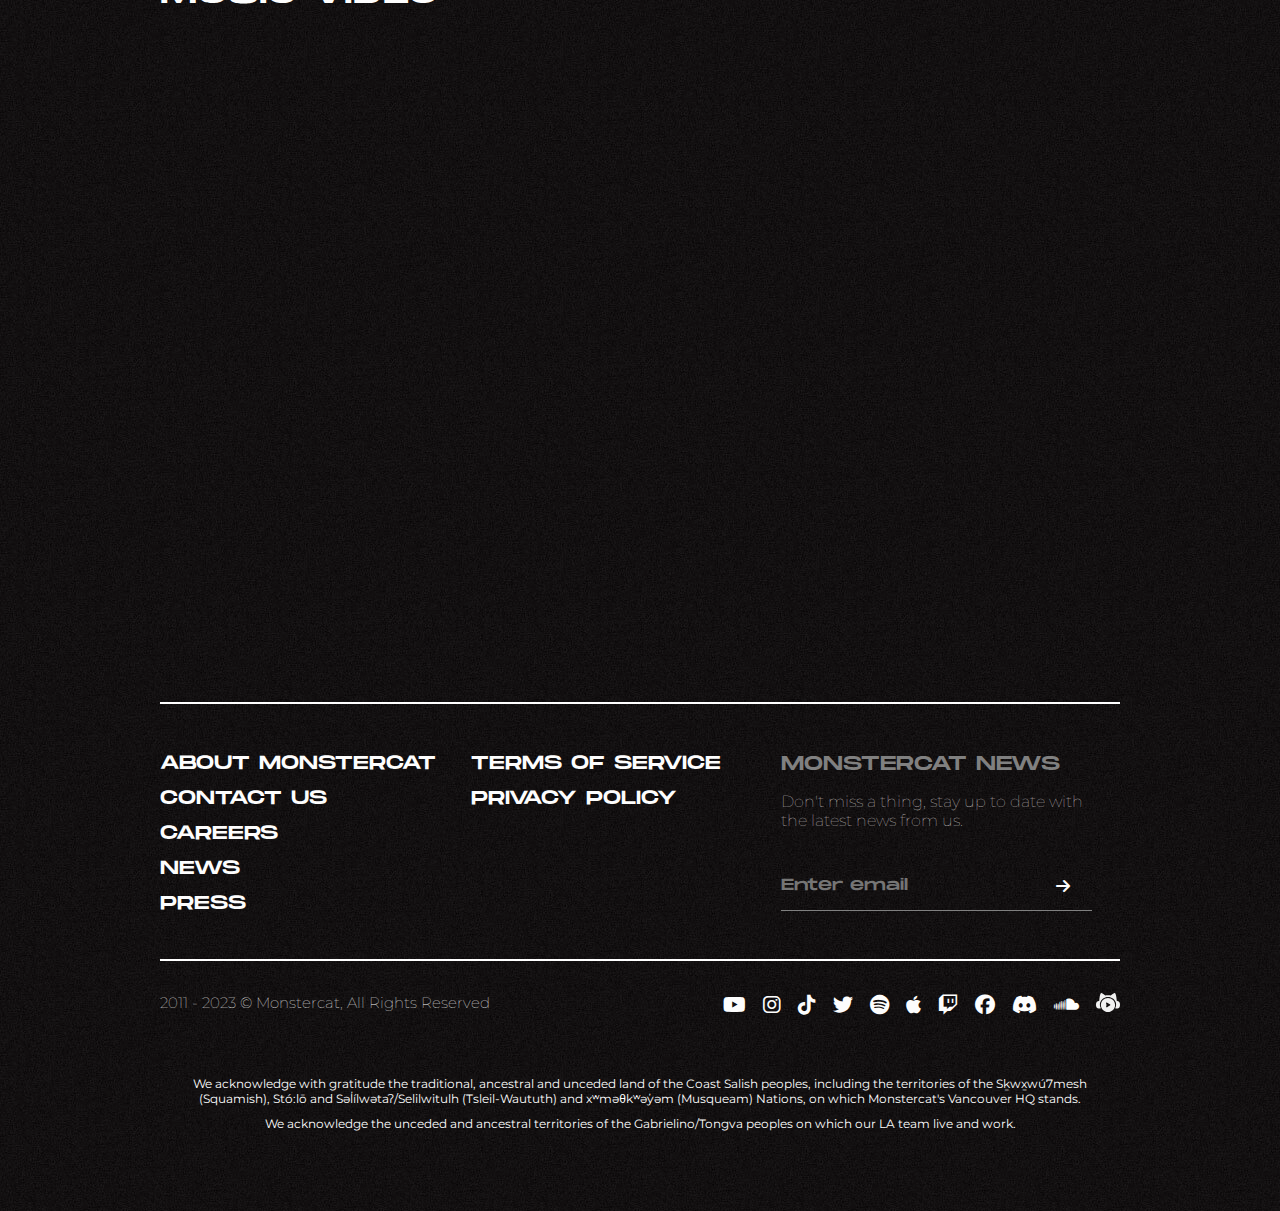
==== commit b93907b7: "add audio" ====
--- a/index.html
+++ b/index.html
@@ -143,10 +143,13 @@
 
         <div class="track-container">
             <h1>TRACK LIST</h1>
+            <audio id="my-audio"></audio>
             <ul class="track-list">
                 <li>
                     <div class="track-left">
-                        <p> 1</p> <i class="bi bi-play"></i>
+                        <p> 1</p>
+                        <i class="bi bi-play" data-src="audio\audio1.mp3"></i>
+
                         <div class="track-name">
                             <h3>The Small Things </h3>
                             <h5>Conro </h5>
@@ -162,7 +165,8 @@
 
                 <li>
                     <div class="track-left">
-                        <p> 2</p> <i class="bi bi-play"></i>
+                        <p> 2</p>
+                        <i class="bi bi-play" data-src="audio\audio2.mp3"></i>
                         <div class="track-name">
                             <h3> Without Your Love</h3>
                             <h5>Conro </h5>
@@ -177,7 +181,8 @@
 
                 <li>
                     <div class="track-left">
-                        <p> 3 </p> <i class="bi bi-play"></i>
+                        <p> 3 </p>
+                        <i class="bi bi-play" data-src="audio\audio3.mp3"></i>
                         <div class="track-name">
                             <h3> Therapy</h3>
                             <h5>Conro </h5>
@@ -192,7 +197,8 @@
 
                 <li>
                     <div class="track-left">
-                        <p> 4</p> <i class="bi bi-play"></i>
+                        <p> 4</p>
+                        <i class="bi bi-play" data-src="audio\audio4.mp3"></i>
                         <div class="track-name">
                             <h3> Fighters</h3>
                             <h5>Conro </h5>
@@ -207,7 +213,8 @@
 
                 <li>
                     <div class="track-left">
-                        <p> 5</p> <i class="bi bi-play"></i>
+                        <p> 5</p>
+                        <i class="bi bi-play" data-src="audio\audio5.mp3"></i>
                         <div class="track-name">
                             <h3> Way Up</h3>
                             <h5>Conro & Nevve</h5>
@@ -379,10 +386,11 @@
                     <i class="fa-brands fa-twitter"></i>
                     <i class="fa-brands fa-spotify"></i>
                     <i class="fa-brands fa-apple"></i>
+                    <i class="fa-brands fa-twitch"></i>
                     <i class="fa-brands fa-facebook"></i>
                     <i class="fa-brands fa-discord"></i>
                     <i class="fa-brands fa-soundcloud"></i>
-                    <i class="fa-brands fa-twitch"></i>
+                    <img src="img/monstercat-top-bar.svg">
                 </div>
             </div>
 
--- a/style.css
+++ b/style.css
@@ -318,7 +318,8 @@
 .track-list li .track-left {
   column-gap: 15px;
 }
-.track-left i {
+.track-left i,
+.track-left audio i {
   font-size: 30px;
 }
 .track-list li .track-right {
@@ -398,6 +399,32 @@
 }
 .email-field i {
   margin-right: 1.4rem;
+}
+.lower-footer .right-social .social {
+  margin: 1.5rem 0;
+}
+.lower-footer p {
+  font-family: var(--FONT);
+}
+.lower-footer .right-social p {
+  font-weight: 100;
+  font-size: 15px;
+}
+.lower-footer .right-social i {
+  font-size: 20px;
+  margin-right: 10px;
+  margin-bottom: 4px;
+}
+
+.lower-footer .acknowledge {
+  margin-top: 3rem;
+  margin-bottom: 5rem;
+}
+
+.lower-footer .acknowledge p {
+  font-size: 12px;
+  text-align: center;
+  margin-bottom: 10px;
 }
 
 /* ----------------------------
@@ -509,6 +536,16 @@
   .upper-footer .news h2 {
     font-size: 20px;
   }
+  .right-social {
+    display: flex;
+    justify-content: space-between;
+  }
+  .lower-footer .right-social .social {
+    margin: 0;
+  }
+  .lower-footer .right-social i {
+    margin-bottom: 13px;
+  }
 }
 
 @media screen and (min-width: 992px) {
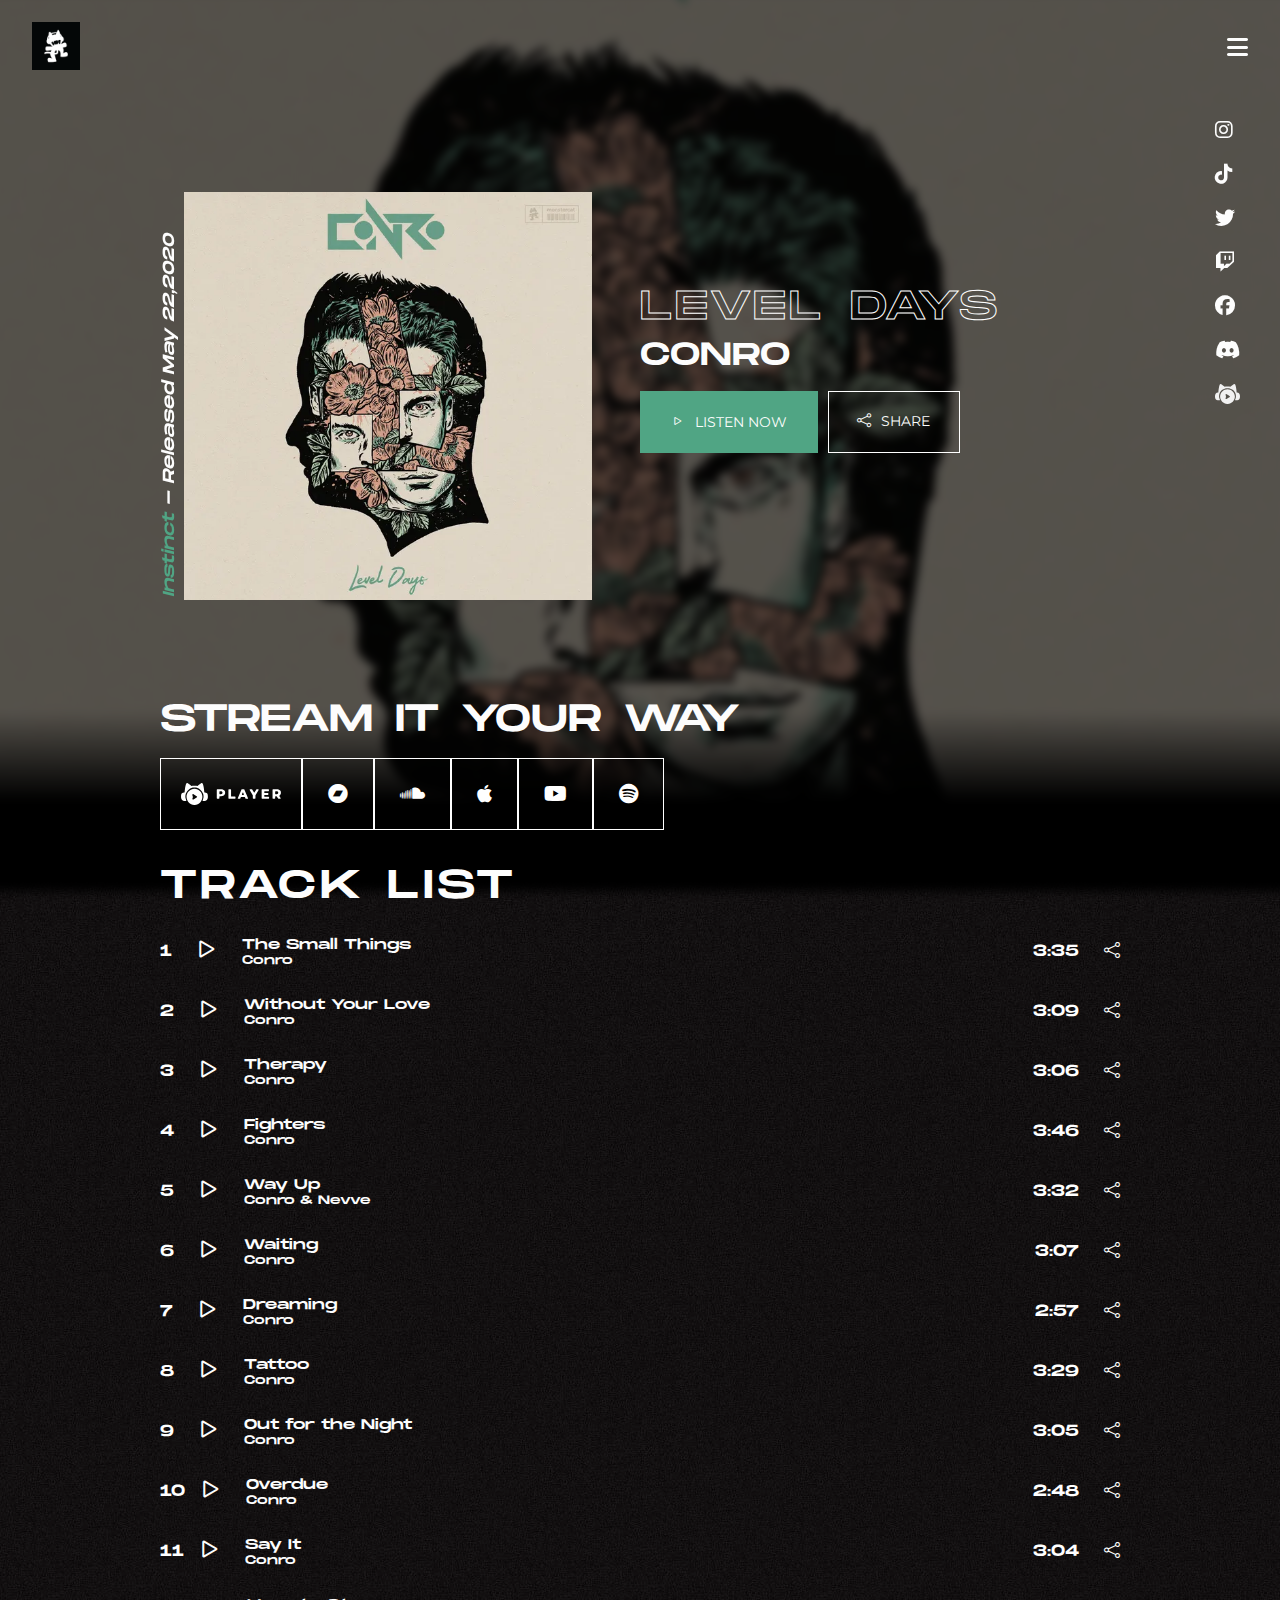
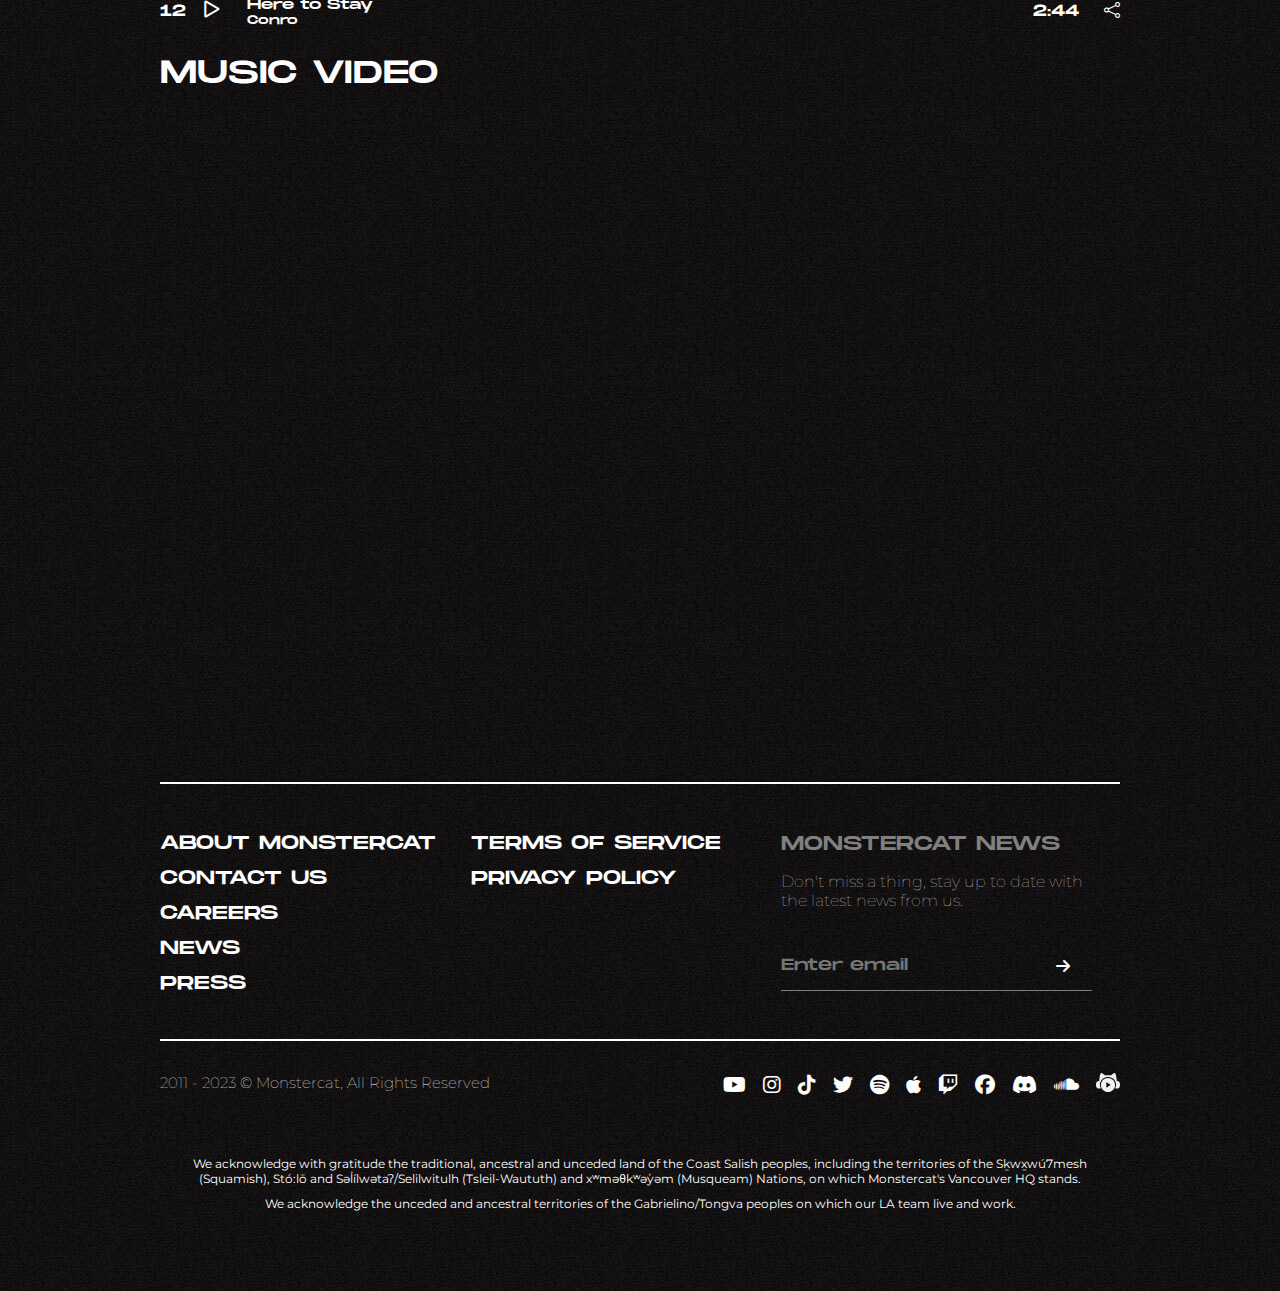
==== commit 43d7f21f: "add images" ====
--- a/index.html
+++ b/index.html
@@ -34,6 +34,8 @@
                 <li>PLAYER</li>
                 <li>SHOP</li>
                 <li>LOST CIVILIZATION</li>
+                <li>TRACK LIST</li>
+                <li>MONSTERCAT PRIVACY</li>
             </ul>
         </div>
         <div class="aside-social">
--- a/style.css
+++ b/style.css
@@ -72,7 +72,7 @@
   font-size: 20px;
 }
 aside .aside-list {
-  max-height: 60%;
+  max-height: 65%;
   margin-left: 15px;
   overflow: auto;
 }
@@ -105,6 +105,7 @@
 }
 aside .sign-up h3 {
   font-weight: 400;
+  font-size: 18px;
 }
 aside .sign-up h3:first-child {
   border: 1px solid white;
@@ -251,7 +252,7 @@
 
 .mid-section {
   width: 100%;
-  margin-top: 2rem;
+  margin-top: 5rem;
 }
 .stream-board h1 {
   font-size: 22px;
@@ -556,7 +557,7 @@
     display: flex;
     align-items: center;
     column-gap: 3rem;
-    margin-top: 2rem;
+    margin-top: 4rem;
     /* width: 75%; */
   }
   .img-section img {
